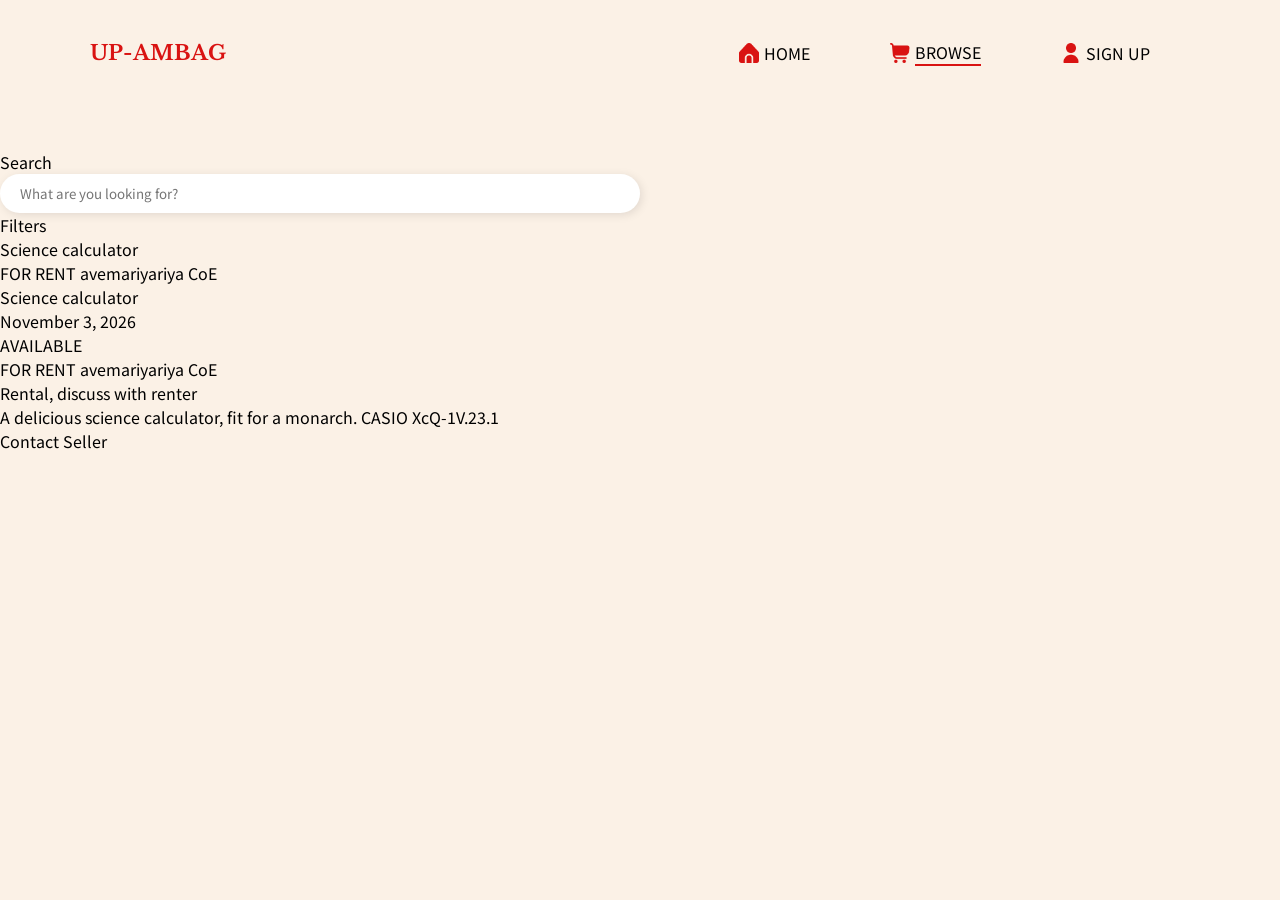
==== listings.html @ 84a7e5bf "Initial commit Initial layout work" ====
<html>
    <head>
        <link rel="stylesheet" href="style.css">
        <title>UP-AMBAG - Listings</title>
    </head>
    <body>
        <div class="Navbar">
            <div class="navbar-logo">
                <a class="logo-link" href="index.html">UP-AMBAG</a>
            </div>
            <div class="navbar-spacer"></div>
            <div class="navbar-link">
                <div class="navbar-icon navbar-icon-home"></div>
                <a href="index.html">HOME</a>
            </div>
            <div class="navbar-link current">
                <div class="navbar-icon navbar-icon-cart"></div>
                <a href="listings.html">BROWSE</a>
            </div>
            <div class="navbar-link">
                <div class="navbar-icon navbar-icon-user"></div>
                <a href="signup.html">SIGN UP</a>
            </div>
        </div>
        <div class="Content">
            <div class="Search">
                <div class="SearchBar">
                    <p>Search</p>
                    <input type="text" class="SearchInput shadowed" placeholder="What are you looking for?" id="">
                    <div class="FiltersButton">
                        <p>Filters</p>
                    </div>
                </div>
            </div>
            <div class="ListingGrid">
                <div class="listing">
                    <div class="listing-img"></div>
                    <p class="listing-name">Science calculator</p>
                    <p class="listing-tags">
                        <span class="listing-tag">FOR RENT</span>
                        <span class="listing-tag">avemariyariya</span>
                        <span class="listing-tag">CoE</span>
                    </p>
                </div>
            </div>
            <div class="Overlay">
                <div class="ListingPopup">
                    <div class="ListingPopup-image"></div>
                    <p class="listing-name">Science calculator</p>
                    <p class="listing-date">November 3, 2026</p>
                    <p class="listing-status">AVAILABLE</p>
                    <p class="listing-tags">
                        <span class="listing-tag">FOR RENT</span>
                        <span class="listing-tag">avemariyariya</span>
                        <span class="listing-tag">CoE</span>
                    </p>
                    <p class="listing-cost">Rental, discuss with renter</p>
                    <p class="listing-desc">A delicious science calculator, fit for a monarch. CASIO XcQ-1V.23.1</p>
                    <p class="listing-features"></p>
                    <div class="ButtonContainer">
                        <div class="button">
                            <p>Contact Seller</p>
                        </div>
                    </div>
                </div>
            </div>
        </div>
    </body>
</html>
---- style.css ----
@import url('https://fonts.googleapis.com/css2?family=Libre+Baskerville:ital,wght@0,400..700;1,400..700&family=Noto+Sans+JP:wght@100..900&display=swap');

:root {
    --c-main:rgb(255,255,255);
    --c-main2:#FBF1E6;
    --c-shadow:rgba(0,0,0,0.1);
    --c-text:rgb(0,0,0);
    --c-text-special:#D91312;

}
* {
    margin:0;
    font-family: "Noto Sans JP", sans-serif;
    font-optical-sizing: auto;
    font-weight: normal;
    font-style: normal;
    box-sizing:border-box;
}
a {
    color:var(--c-text);
    text-decoration:none;
}
body {
    background-color:var(--c-main2);
}
.Content {
    width:100vw;
    overflow-x:hidden;
    padding-top:150px;
}
.logo-link, .title {
    font-family: "Libre Baskerville", serif;
    font-weight: bolder;
    font-size:1.3em;
    text-decoration:none;
    color:var(--c-text-special);
}
.Navbar {
    display:flex;
    padding:20px 40px;
    top:20px;
    left:50px;
    right:50px;
    position:absolute;
    border-radius:20px;
}
.shadowed {
    box-shadow:2px 2px 10px var(--c-shadow);
}
.navbar-spacer {
    flex-grow:2;
}
.SearchInput {
    width:50%;
    padding:10px 20px;
    border-radius:2000px;
    border:none;
}
.SearchInput:focus {
    outline:1px solid var(--c-shadow);
}
.navbar-link {
    display:flex;
    gap:5px;
    align-items:center;
    margin:0 40px;
}
.navbar-link.current a {
    border-bottom:2px solid var(--c-text-special);
}
.navbar-icon {
    width:20px;
    height:20px;
    background-size:contain;
}
.navbar-icon-home {
    background-image:url("res/icon/home.png");
}
.navbar-icon-cart {
    background-image:url("res/icon/cart.png");
}
.navbar-icon-user {
    background-image:url("res/icon/user.png");
}
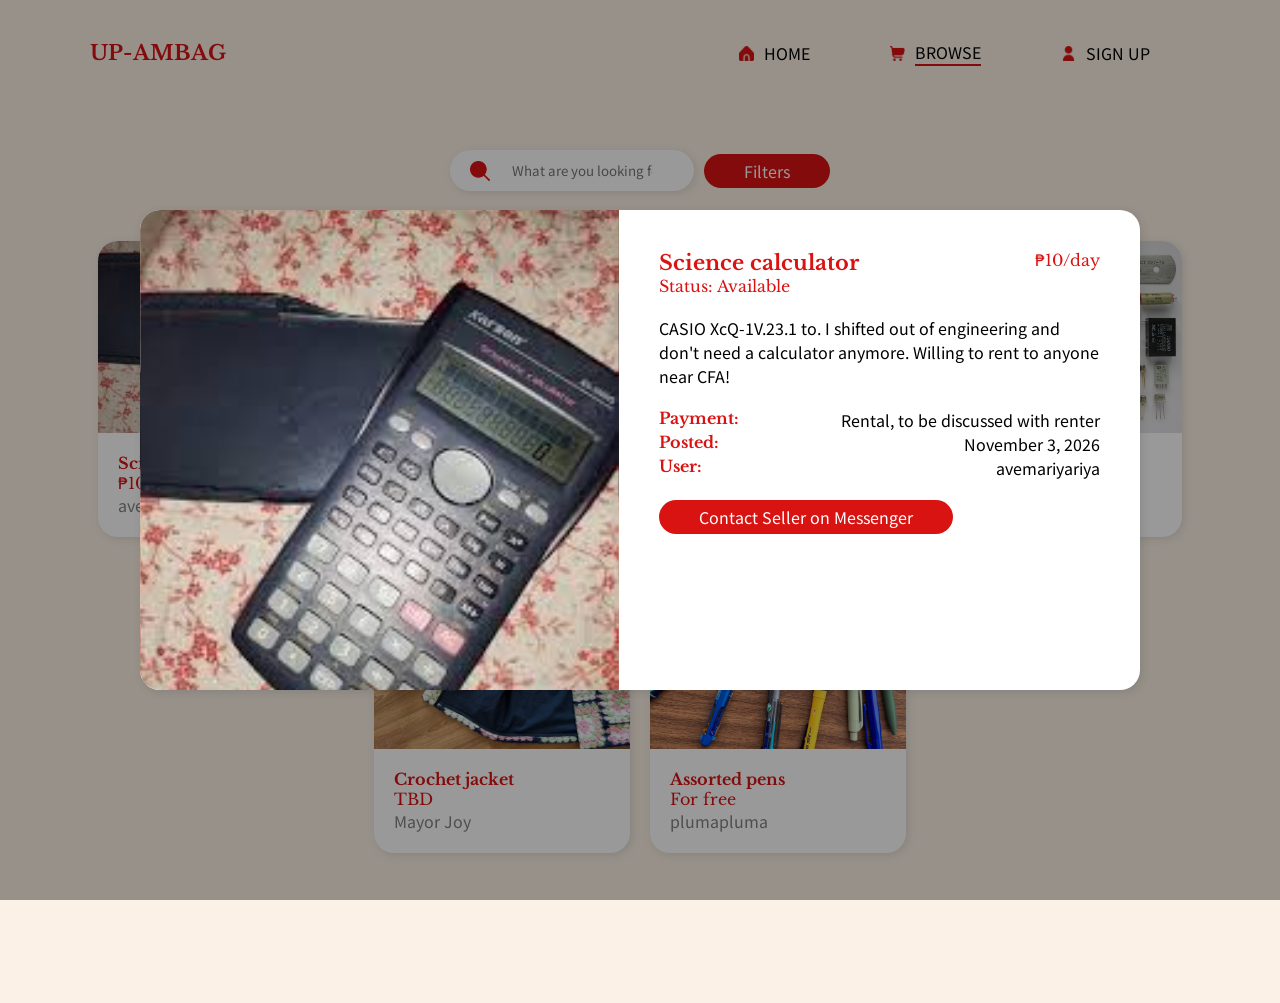
==== commit 58a2a00d: "Completed listings" ====
--- a/listings.html
+++ b/listings.html
@@ -3,7 +3,8 @@
         <link rel="stylesheet" href="style.css">
         <title>UP-AMBAG - Listings</title>
     </head>
-    <body>
+    <body onload="generate_listings()">
+        <script src="listings.js"></script>
         <div class="Navbar">
             <div class="navbar-logo">
                 <a class="logo-link" href="index.html">UP-AMBAG</a>
@@ -24,42 +25,68 @@
         </div>
         <div class="Content">
             <div class="Search">
-                <div class="SearchBar">
-                    <p>Search</p>
-                    <input type="text" class="SearchInput shadowed" placeholder="What are you looking for?" id="">
-                    <div class="FiltersButton">
-                        <p>Filters</p>
-                    </div>
+                <div class="SearchBar shadowed">
+                    <div class="searchbar-icon"></div>
+                    <input type="text" class="SearchInput" placeholder="What are you looking for?" id="">
+                </div>
+                <div class="FiltersButton button">
+                    <p>Filters</p>
                 </div>
             </div>
-            <div class="ListingGrid">
-                <div class="listing">
+            <div class="ListingGrid" id="ListingGrid">
+                <!-- Populated by generate_listings() -->
+                <!-- <div class="listing shadowed">
                     <div class="listing-img"></div>
-                    <p class="listing-name">Science calculator</p>
-                    <p class="listing-tags">
-                        <span class="listing-tag">FOR RENT</span>
-                        <span class="listing-tag">avemariyariya</span>
-                        <span class="listing-tag">CoE</span>
-                    </p>
-                </div>
+                    <div class="listing-info">
+                        <p class="listing-name">???</p>
+                        <p class="listing-price">???</p>
+                        <p class="listing-tags">
+                            <span class="listing-tag">???</span>
+                        </p>
+                    </div>
+                </div> -->
             </div>
-            <div class="Overlay">
-                <div class="ListingPopup">
+            <div class="Overlay" id="Overlay">
+                <div class="OverlayByebye"  onclick="closeListingPopup()"></div>
+                <div class="ListingPopup shadowed">
                     <div class="ListingPopup-image"></div>
-                    <p class="listing-name">Science calculator</p>
-                    <p class="listing-date">November 3, 2026</p>
-                    <p class="listing-status">AVAILABLE</p>
-                    <p class="listing-tags">
-                        <span class="listing-tag">FOR RENT</span>
-                        <span class="listing-tag">avemariyariya</span>
-                        <span class="listing-tag">CoE</span>
-                    </p>
-                    <p class="listing-cost">Rental, discuss with renter</p>
-                    <p class="listing-desc">A delicious science calculator, fit for a monarch. CASIO XcQ-1V.23.1</p>
-                    <p class="listing-features"></p>
-                    <div class="ButtonContainer">
-                        <div class="button">
-                            <p>Contact Seller</p>
+                    <div class="ListingPopup-info">
+                        <div class="ListingPopup-mainInfo">
+                            <p class="listing-title">Science calculator</p>
+                            <p class="listing-price">₱10/day</p>
+                        </div>
+                        <p class="listing-status">Status: Available</p>
+                        <p class="listing-desc">CASIO XcQ-1V.23.1 to. I shifted out of engineering and don't need a calculator anymore. Willing to rent to anyone near CFA!</p>
+                        <div class="listing-metadata">
+                            <p class="listing-metadatum">
+                                <span class="listing-metadatum-label">
+                                    Payment:
+                                </span>
+                                <span class="listing-metadatum-value">
+                                    Rental, to be discussed with renter
+                                </span>
+                            </p>
+                            <p class="listing-metadatum">
+                                <span class="listing-metadatum-label">
+                                    Posted:
+                                </span>
+                                <span class="listing-metadatum-value">
+                                    November 3, 2026
+                                </span>
+                            </p>
+                            <p class="listing-metadatum">
+                                <span class="listing-metadatum-label">
+                                    User:
+                                </span>
+                                <span class="listing-metadatum-value">
+                                    avemariyariya
+                                </span>
+                            </p>
+                        </div>
+                        <div class="ButtonContainer">
+                            <div class="button">
+                                <p>Contact Seller on Messenger</p>
+                            </div>
                         </div>
                     </div>
                 </div>
--- a/style.css
+++ b/style.css
@@ -7,6 +7,8 @@
     --c-shadow:rgba(0,0,0,0.1);
     --c-text:rgb(0,0,0);
     --c-text-special:#D91312;
+    --c-text-special2:#e7748b;
+    --c-text-lesser:grey;
 
 }
 * {
@@ -26,10 +28,10 @@
 }
 .Content {
     width:100vw;
-    overflow-x:hidden;
     padding-top:150px;
-}
-.logo-link, .title {
+    padding-bottom:150px;
+}
+.logo-link, .title, .listing-title, .listing-name {
     font-family: "Libre Baskerville", serif;
     font-weight: bolder;
     font-size:1.3em;
@@ -51,18 +53,9 @@
 .navbar-spacer {
     flex-grow:2;
 }
-.SearchInput {
-    width:50%;
-    padding:10px 20px;
-    border-radius:2000px;
-    border:none;
-}
-.SearchInput:focus {
-    outline:1px solid var(--c-shadow);
-}
 .navbar-link {
     display:flex;
-    gap:5px;
+    gap:10px;
     align-items:center;
     margin:0 40px;
 }
@@ -70,16 +63,148 @@
     border-bottom:2px solid var(--c-text-special);
 }
 .navbar-icon {
+    width:15px;
+    height:15px;
+    background-size:contain;
+}
+.navbar-icon-home {
+    background-image:url("res/icon/home.png");
+}
+.navbar-icon-cart {
+    background-image:url("res/icon/cart.png");
+}
+.navbar-icon-user {
+    background-image:url("res/icon/user.png");
+}
+.SearchBar {
+    display:flex;
+    width:fit-content;
+    background-color:var(--c-main);
+    gap:20px;
+    padding:10px 40px 10px 20px;
+    border-radius:20000px;
+    align-items:center;   
+}
+.SearchBar input {
+    border:none;
+}
+.SearchBar input:focus {
+    outline:none;
+}
+.searchbar-icon {
     width:20px;
     height:20px;
     background-size:contain;
-}
-.navbar-icon-home {
-    background-image:url("res/icon/home.png");
-}
-.navbar-icon-cart {
-    background-image:url("res/icon/cart.png");
-}
-.navbar-icon-user {
-    background-image:url("res/icon/user.png");
+    background-image:url("res/icon/search.png");
+}
+.Search {
+    display:flex;
+    align-items:center;
+    gap:10px;
+    justify-content:center;
+}
+.button {
+    user-select:none;
+    background-color:var(--c-text-special);
+    color:white;
+    border-radius:10000px;
+    padding:5px 40px;
+    display:inline-block;
+}
+.listing {
+    background-color:white;
+    width:fit-content;
+    overflow:hidden;
+    border-radius:20px;
+    min-width:20vw;
+}
+.listing-info {
+    padding:20px;
+}
+.listing-maininfo {
+    width:100%;
+    display:flex;
+    gap:25px;
+    color:var(--c-text-special);
+}
+.listing-price, .listing-status, .listing-name {
+    font-size:1em;
+    font-family: "Libre Baskerville", serif;
+    color:var(--c-text-special);
+}
+.listing-tags {
+    color:var(--c-text-lesser);
+}
+.listing-img {
+    width:100%;
+    aspect-ratio: 1 / 0.75;
+    background-image:url("res/placeholder/scical.jpg");
+    background-size:cover;
+    background-position:center;
+}
+.Overlay {
+    /* display:none; */
+    position:absolute;
+    top:0;
+    left:0;
+    background-color:rgba(0,0,0,0.4);
+    width:100vw;
+    height:100vh;
+    display:flex;
+    justify-content:center;
+    align-items:center;
+}
+.OverlayByebye {
+    width:100%;
+    height:100%;
+    z-index:0;
+    position:absolute;
+    top:0;
+    left:0;
+}
+.ListingPopup {
+    z-index:10;
+    background-color:var(--c-main);
+    border-radius:20px;
+    display:flex;
+    flex-direction:row;
+    overflow:hidden;
+    
+}
+.ListingPopup-image {
+    width:100%;
+    background-size:cover;
+    background-position:center;
+    aspect-ratio: 1 / 1;
+    background-image:url("res/placeholder/scical.jpg");
+}
+.ListingPopup-mainInfo {
+    display:flex;
+    justify-content:space-between;
+}
+.listing-status {
+    margin-bottom:20px;
+}
+.ListingPopup-info {
+    padding:40px;
+}
+.ListingGrid {
+    display:flex;
+    flex-wrap:wrap;
+    gap:20px;
+    justify-content:center;
+    margin-top:50px;
+}
+.listing-metadata {
+    margin-top:20px;
+    margin-bottom:20px;
+}
+.listing-metadatum {
+    display:flex;
+    justify-content:space-between;
+}
+.listing-metadatum-label {
+    font-family: "Libre Baskerville", serif;
+    color:var(--c-text-special);
+    font-weight:bold;
 }
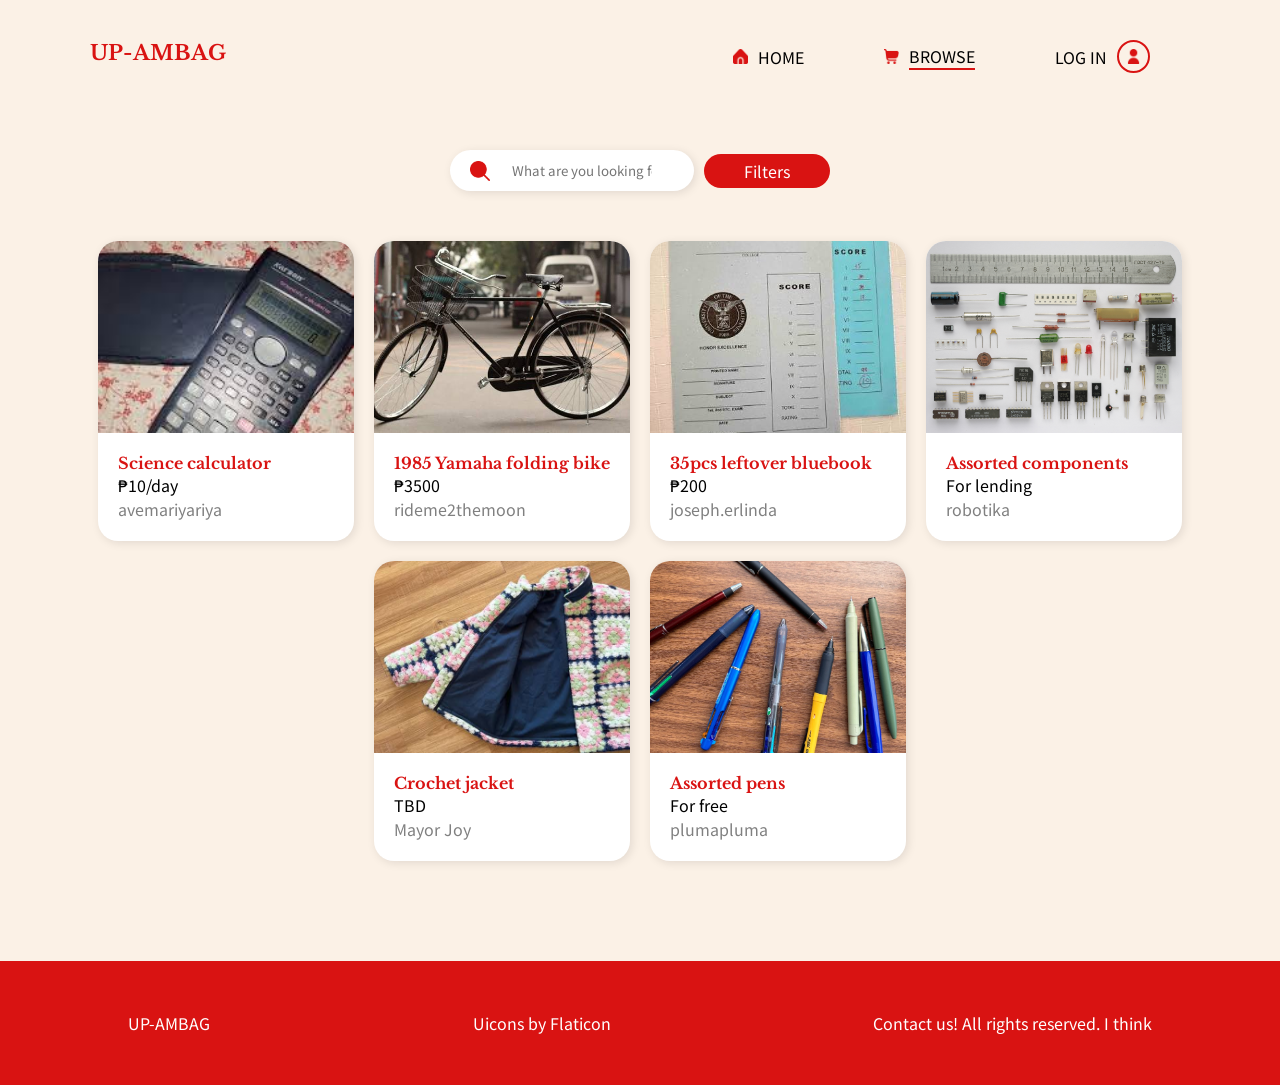
==== commit 094f0b2b: "Basic pages down" ====
--- a/listings.html
+++ b/listings.html
@@ -19,8 +19,10 @@
                 <a href="listings.html">BROWSE</a>
             </div>
             <div class="navbar-link">
-                <div class="navbar-icon navbar-icon-user"></div>
-                <a href="signup.html">SIGN UP</a>
+                <a href="signup.html">LOG IN</a>
+                <div class="navbar-icon-user-border">
+                    <div class="navbar-icon navbar-icon-user"></div>
+                </div>
             </div>
         </div>
         <div class="Content">
@@ -29,7 +31,7 @@
                     <div class="searchbar-icon"></div>
                     <input type="text" class="SearchInput" placeholder="What are you looking for?" id="">
                 </div>
-                <div class="FiltersButton button">
+                <div class="FiltersButton button" onclick="alert('To be implemented!')">
                     <p>Filters</p>
                 </div>
             </div>
@@ -91,6 +93,11 @@
                     </div>
                 </div>
             </div>
+            <div class="About">
+                <p>UP-AMBAG</p>
+                <p>Uicons by <a href="https://www.flaticon.com/uicons">Flaticon</a></p>
+                <p>Contact us! All rights reserved. I think</p>
+            </div>
         </div>
     </body>
 </html>
--- a/style.css
+++ b/style.css
@@ -29,9 +29,8 @@
 .Content {
     width:100vw;
     padding-top:150px;
-    padding-bottom:150px;
-}
-.logo-link, .title, .listing-title, .listing-name {
+}
+.logo-link, .title, .listing-title, .listing-name, .signup-title {
     font-family: "Libre Baskerville", serif;
     font-weight: bolder;
     font-size:1.3em;
@@ -72,6 +71,11 @@
 }
 .navbar-icon-cart {
     background-image:url("res/icon/cart.png");
+}
+.navbar-icon-user-border {
+    padding:7px;
+    border:2px solid var(--c-text-special);
+    border-radius:20px;
 }
 .navbar-icon-user {
     background-image:url("res/icon/user.png");
@@ -109,7 +113,7 @@
     color:white;
     border-radius:10000px;
     padding:5px 40px;
-    display:inline-block;
+    width:fit-content;
 }
 .listing {
     background-color:white;
@@ -127,7 +131,7 @@
     gap:25px;
     color:var(--c-text-special);
 }
-.listing-price, .listing-status, .listing-name {
+.listing-status, .listing-name {
     font-size:1em;
     font-family: "Libre Baskerville", serif;
     color:var(--c-text-special);
@@ -143,14 +147,13 @@
     background-position:center;
 }
 .Overlay {
-    /* display:none; */
+    display:none;
     position:absolute;
     top:0;
     left:0;
     background-color:rgba(0,0,0,0.4);
     width:100vw;
     height:100vh;
-    display:flex;
     justify-content:center;
     align-items:center;
 }
@@ -207,4 +210,81 @@
     font-family: "Libre Baskerville", serif;
     color:var(--c-text-special);
     font-weight:bold;
+}
+.Signup {
+    padding:40px;
+    background-color:white;
+    display:inline-block;
+    border-radius:20px;
+}
+.signup-label {
+    margin-top:15px;
+    font-weight:bold;
+    font-size:0.85em;
+}
+.signup-field {
+    padding:5px 20px;
+    border:1px solid rgb(150,150,150);
+    border-radius:20px;
+}
+.signup-field:focus {
+    outline:none;
+}
+.centerer-h {
+    width:100%;
+    display:flex;
+    justify-content:center;
+}
+.signup-login {
+    text-decoration:underline;
+    text-align:center;
+}
+.Landing {
+    height:60vh;
+    display:flex;
+    align-items:center;
+    margin-left:15%;
+}
+.title {
+    font-size:3em;
+    margin-bottom:-10px;
+}
+.Landing-links {
+    margin-top:100px;
+    display:flex;
+    gap:5px;
+    flex-direction:column;
+}
+.landing-right {
+    position:relative;
+    width:100%;
+    height:100%;
+}
+.landing-firstlisting {
+    position:absolute;
+    left:50%;
+    transform:translatex(-50%) rotate(-5deg) scale(1.1);
+}
+.landing-secondlisting {
+    position:absolute;
+    left:30%;
+    top:25%;
+    transform:translatex(-50%) rotate(-10deg) scale(0.9);
+}
+.landing-thirdlisting {
+    position:absolute;
+    left:65%;
+    top:35%;
+    transform:translatex(-50%) rotate(10deg) scale(0.8);
+}
+.About {
+    width: 100%;
+    display:flex;
+    justify-content:space-between;
+    padding:50px 10vw;
+    background-color:var(--c-text-special);
+    margin-top:100px;
+}
+.About p, .About a {
+    color:white;
 }
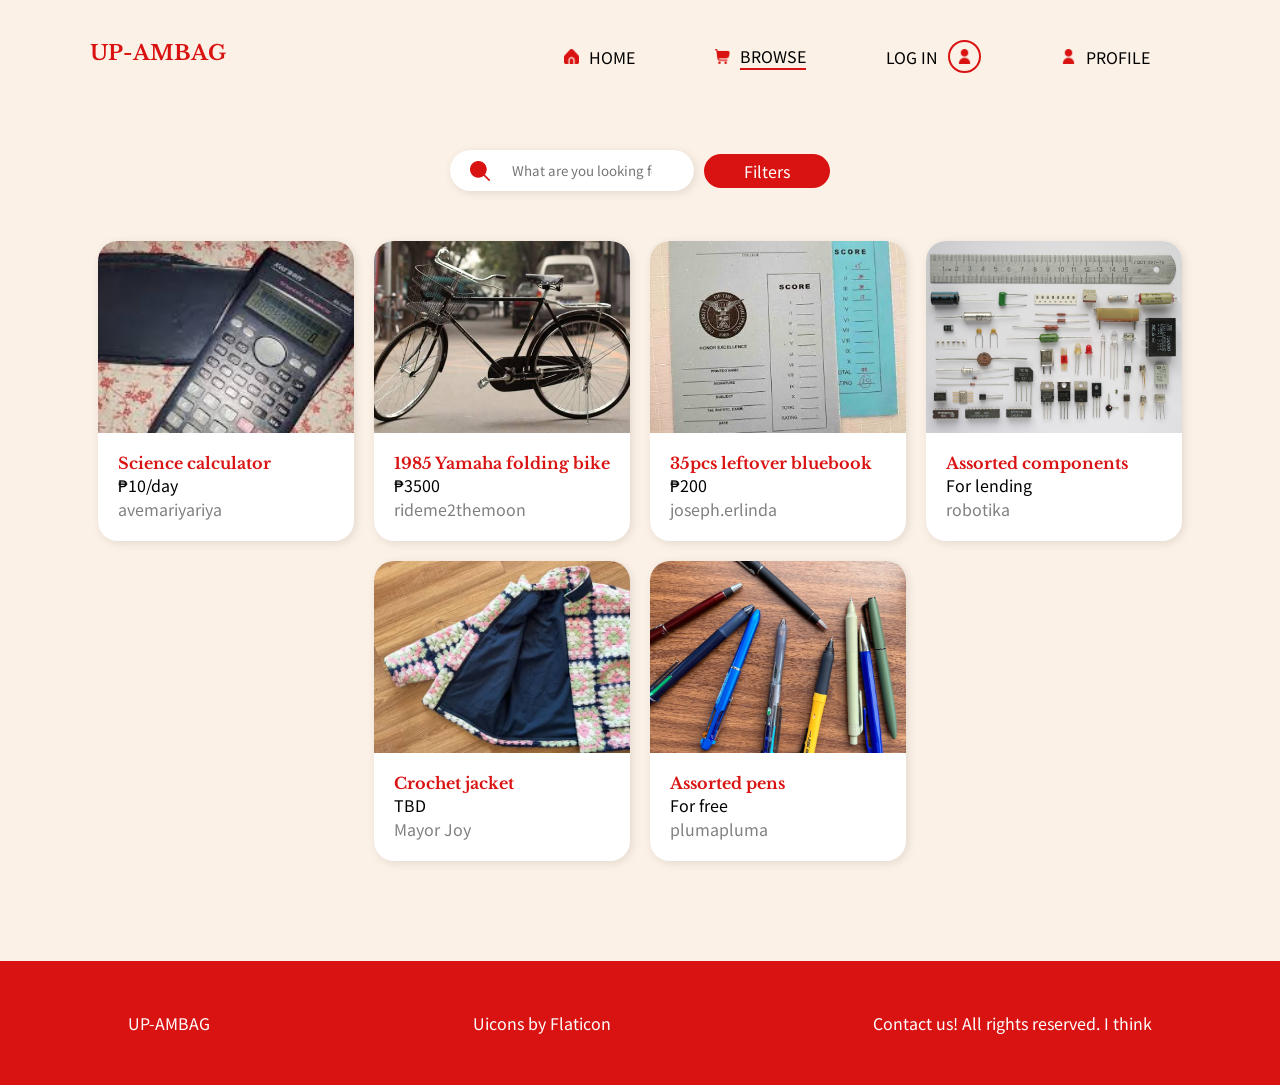
==== commit e3e2d70c: "Rudimentary profile" ====
--- a/listings.html
+++ b/listings.html
@@ -23,6 +23,10 @@
                 <div class="navbar-icon-user-border">
                     <div class="navbar-icon navbar-icon-user"></div>
                 </div>
+            </div>
+            <div class="navbar-link">
+                <div class="navbar-icon navbar-icon-user"></div>
+                <a href="profile.html">PROFILE</a>
             </div>
         </div>
         <div class="Content">
--- a/style.css
+++ b/style.css
@@ -30,7 +30,7 @@
     width:100vw;
     padding-top:150px;
 }
-.logo-link, .title, .listing-title, .listing-name, .signup-title {
+.logo-link, .title, .listing-title, .UserListings-title, .listing-name, .signup-title {
     font-family: "Libre Baskerville", serif;
     font-weight: bolder;
     font-size:1.3em;
@@ -287,4 +287,33 @@
 }
 .About p, .About a {
     color:white;
+}
+.new-listing {
+    display:flex;
+    align-items:center;
+    justify-content:center;
+}
+.UserListings > p {
+    margin-left:20vw;
+}
+.UserListings-title {
+    font-size:2em;
+}
+.UserListings .ListingGrid {
+    margin-top:10px;
+}
+.addListing {
+    padding:6px 27px;
+    background-color:var(--c-text-special);
+    border-radius:10000px;
+    font-size:3em;
+    font-weight:bolder;
+    color:white;
+    user-select:none;
+}
+.bleh {
+    display:flex;
+    align-items:center;
+    justify-content:center;
+    flex-direction:column;
 }
